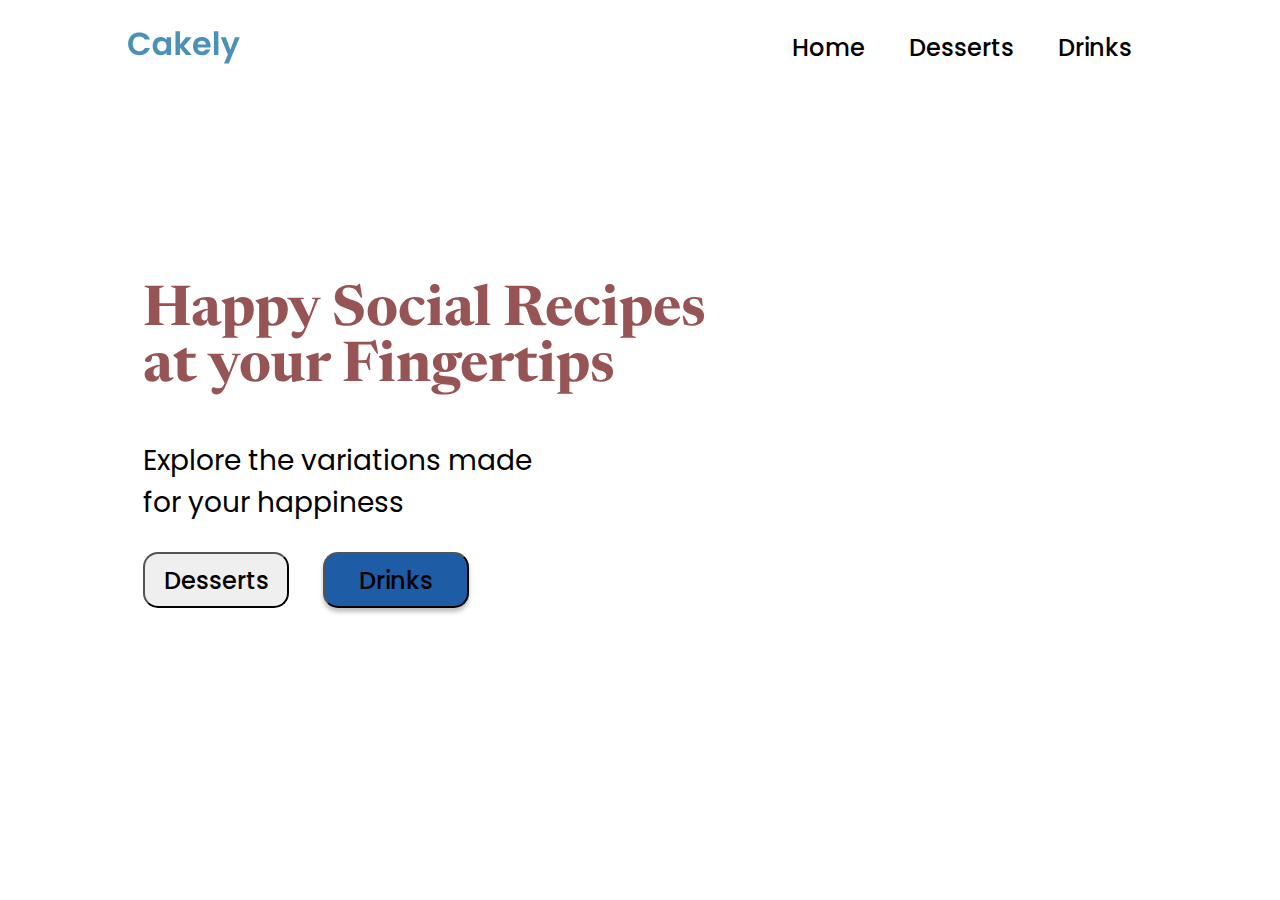
==== index.html @ cc3d19cd "Change home.html to index.html - for later use" ====
<!DOCTYPE html>
<html lang="en">
<head>
    <meta charset="UTF-8">
    <meta http-equiv="X-UA-Compatible" content="IE=edge">
    <meta name="viewport" content="width=device-width, initial-scale=1.0">
    <link rel="stylesheet" href="./style.css">
    <title>Cakely</title>
</head>
<body>
    <header>
        
        <img class="logo" src="images/Cakely.svg" alt="logo">
        <nav>
            <ul class="nav_links">
                <li><a href="#">Home</a></li>
                <li><a href="./desserts.html">Desserts</a></li>
                <li><a href="./drinks.html">Drinks</a></li>
            </ul>
        </nav>
    </header>
    <div class="heading">
        <h1>Happy Social Recipes at your Fingertips</h1>
    </div>
    
    <div class="subheading">
        <p>Explore the variations made for your happiness</p>
    </div>

    <div>
            <button class="hero-btn-1"><a href="./desserts.html">Desserts</a></button>
    </div>
    <div>
        <button class="hero-btn-2"><a href="./drinks.html">Drinks</a></button>
    </div>
</body>
</html>
---- style.css ----
@import url('https://fonts.googleapis.com/css2?family=Newsreader:opsz,wght@6..72,300;6..72,400;6..72,500;6..72,600;6..72,700&family=Poppins:wght@300;400;500;600;700&display=swap');

* {
    box-sizing: border-box;
    margin: 0;
    padding: 0;
}

a {
    color: #000;
}

li, a, button {
    font-family: 'Poppins', sans-serif;
    font-weight: 500;
    font-size: 24px;
    color: 000;
    text-decoration: none;
    /* TODO: Add changes so changes does not affect all anchor tags (buttons)*/
}
header {
    display: flex;
    justify-content: space-between;
    align-items: center;
    padding: 30px 10%;
}

.logo {
    cursor: pointer;
}

.nav_links {
    list-style: none;
}

.nav_links li {
    display: inline-block;
    padding: 0px 20px;
}

.nav_links li a {
    transition: all 0.3s ease 0s;
}

.nav_links li a:hover {
    color: #0088a9;
}

.heading {
    font-family: 'Newsreader', serif;
    font-size: 28px;
    font-weight: 700;
    color: #965454; 
    position: absolute;
    width: 600px;
    height: 128px;
    left: 143px;
    top: 284px;
}

.subheading {
    font-family: 'Poppins', sans-serif;
    font-size: 28px;
    font-weight: 400;
    color: #000;
    position: absolute;
    width: 390px;
    height: 84px;
    left: 143px;
    top: 440px;
    line-height: 42px;
}

.hero-btn-1 {
    
    position: absolute;
width: 146px;
height: 56px;
left: 143px;
top: 552px;
border-radius: 15px;
color: #1E5CA6;
/* TODO: Finish styling both buttons */
}

.hero-btn-2 {
    position: absolute;
    width: 146px;
    height: 56px;
    left: 323px;
    top: 552px;
    background: #1E5CA6;
    box-shadow: 0px 4px 4px rgba(0, 0, 0, 0.25);
    border-radius: 15px;
   color: #fff;

}
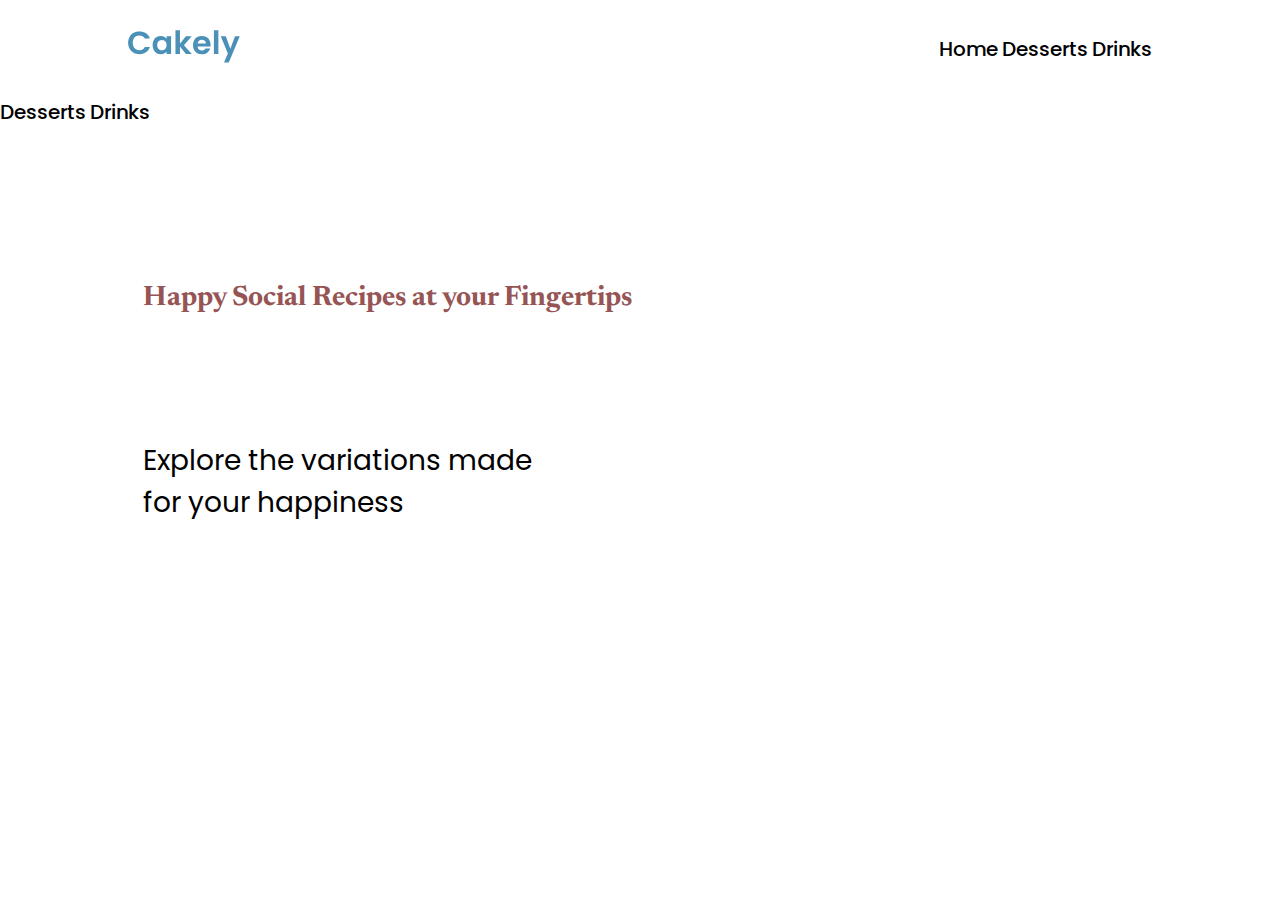
==== commit 14fb21c7: "Begin to fix structure of the page by adding containers" ====
--- a/index.html
+++ b/index.html
@@ -8,30 +8,27 @@
     <title>Cakely</title>
 </head>
 <body>
-    <header>
-        
-        <img class="logo" src="images/Cakely.svg" alt="logo">
-        <nav>
-            <ul class="nav_links">
-                <li><a href="#">Home</a></li>
-                <li><a href="./desserts.html">Desserts</a></li>
-                <li><a href="./drinks.html">Drinks</a></li>
-            </ul>
-        </nav>
-    </header>
-    <div class="heading">
-        <h1>Happy Social Recipes at your Fingertips</h1>
-    </div>
-    
-    <div class="subheading">
-        <p>Explore the variations made for your happiness</p>
-    </div>
-
-    <div>
-            <button class="hero-btn-1"><a href="./desserts.html">Desserts</a></button>
-    </div>
-    <div>
-        <button class="hero-btn-2"><a href="./drinks.html">Drinks</a></button>
-    </div>
-</body>
-</html>+    <div class="container"> 
+        <div class="navbar">
+            <div class="logo">
+                    <img src="images/Cakely.svg" alt="logo">
+                </div>
+                <nav class="menu">
+                    <a href="#">Home</a>
+                    <a href="./desserts.html">Desserts</a>
+                    <a href="./drinks.html">Drinks</a>
+                </nav>
+        </div> 
+        <div class="hero">
+            <div class="hero-info">
+            <h1 class="heading">Happy Social Recipes at your Fingertips</h1>
+            <p class="subheading">Explore the variations made for your happiness</p>
+            <div class="hero-btn"></div>
+                    <a href="./desserts.html" class="cta-1">Desserts</a>
+                    <a href="./drinks.html" class="cta-2">Drinks</a>
+                </div> 
+                </div>
+                </div>
+             </div>
+    </body>
+    </html>--- a/style.css
+++ b/style.css
@@ -13,12 +13,11 @@
 li, a, button {
     font-family: 'Poppins', sans-serif;
     font-weight: 500;
-    font-size: 24px;
-    color: 000;
+    font-size: 20px;
     text-decoration: none;
-    /* TODO: Add changes so changes does not affect all anchor tags (buttons)*/
+    /* TODO: Stye & fix hero layout, buttons etc*/
 }
-header {
+.navbar {
     display: flex;
     justify-content: space-between;
     align-items: center;
@@ -74,12 +73,12 @@
 .hero-btn-1 {
     
     position: absolute;
-width: 146px;
-height: 56px;
-left: 143px;
-top: 552px;
-border-radius: 15px;
-color: #1E5CA6;
+    width: 146px;
+    height: 56px;
+    left: 143px;
+    top: 552px;
+    border-radius: 15px;
+    color: #1E5CA6;
 /* TODO: Finish styling both buttons */
 }
 
@@ -89,9 +88,9 @@
     height: 56px;
     left: 323px;
     top: 552px;
+    color: #fff;
     background: #1E5CA6;
     box-shadow: 0px 4px 4px rgba(0, 0, 0, 0.25);
     border-radius: 15px;
-   color: #fff;
 
 }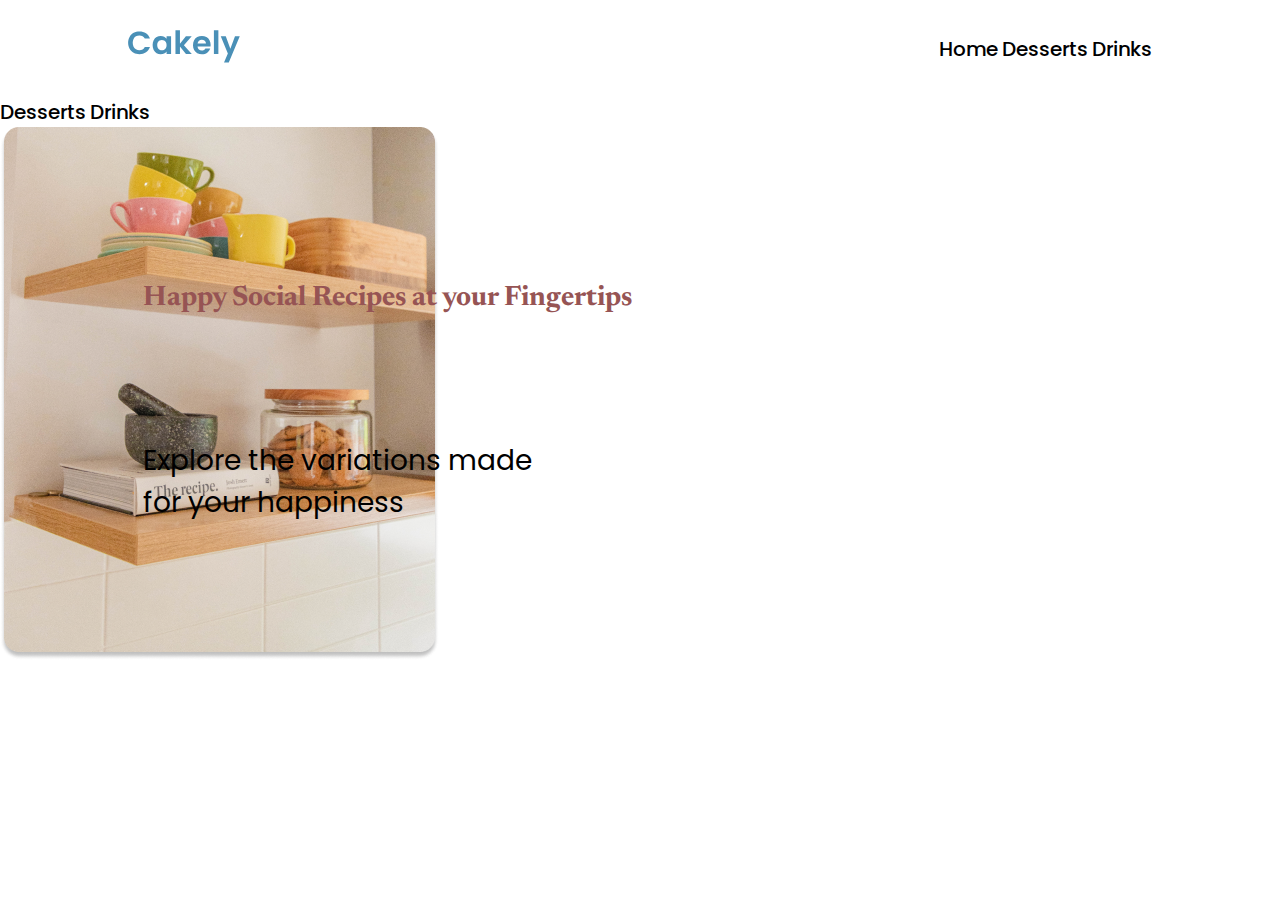
==== commit 641f5d8f: "Comment html navigation" ====
--- a/index.html
+++ b/index.html
@@ -8,7 +8,10 @@
     <title>Cakely</title>
 </head>
 <body>
-    <div class="container"> 
+    <!-- Container starts here-->
+    <div class="container">
+        
+        <!-- Navbar starts here -->
         <div class="navbar">
             <div class="logo">
                     <img src="images/Cakely.svg" alt="logo">
@@ -18,17 +21,25 @@
                     <a href="./desserts.html">Desserts</a>
                     <a href="./drinks.html">Drinks</a>
                 </nav>
-        </div> 
+        </div>
+        <!-- Navbar ends here -->
+
+        <!-- Hero starts here -->
         <div class="hero">
             <div class="hero-info">
             <h1 class="heading">Happy Social Recipes at your Fingertips</h1>
             <p class="subheading">Explore the variations made for your happiness</p>
             <div class="hero-btn"></div>
-                    <a href="./desserts.html" class="cta-1">Desserts</a>
-                    <a href="./drinks.html" class="cta-2">Drinks</a>
+                    <a href="./desserts.html" class="cta-btn-1">Desserts</a>
+                    <a href="./drinks.html" class="cta-btn-2">Drinks</a>
                 </div> 
                 </div>
+                <div class="hero-image">
+                    <img src="./images/recipe-img.png" alt="hero image">
                 </div>
+                </div>
+                <!-- Hero ends here -->
              </div>
+             <!-- Container ends here -->
     </body>
     </html>--- a/style.css
+++ b/style.css
@@ -15,7 +15,7 @@
     font-weight: 500;
     font-size: 20px;
     text-decoration: none;
-    /* TODO: Stye & fix hero layout, buttons etc*/
+    /* TODO: Style & fix hero layout, buttons etc*/
 }
 .navbar {
     display: flex;
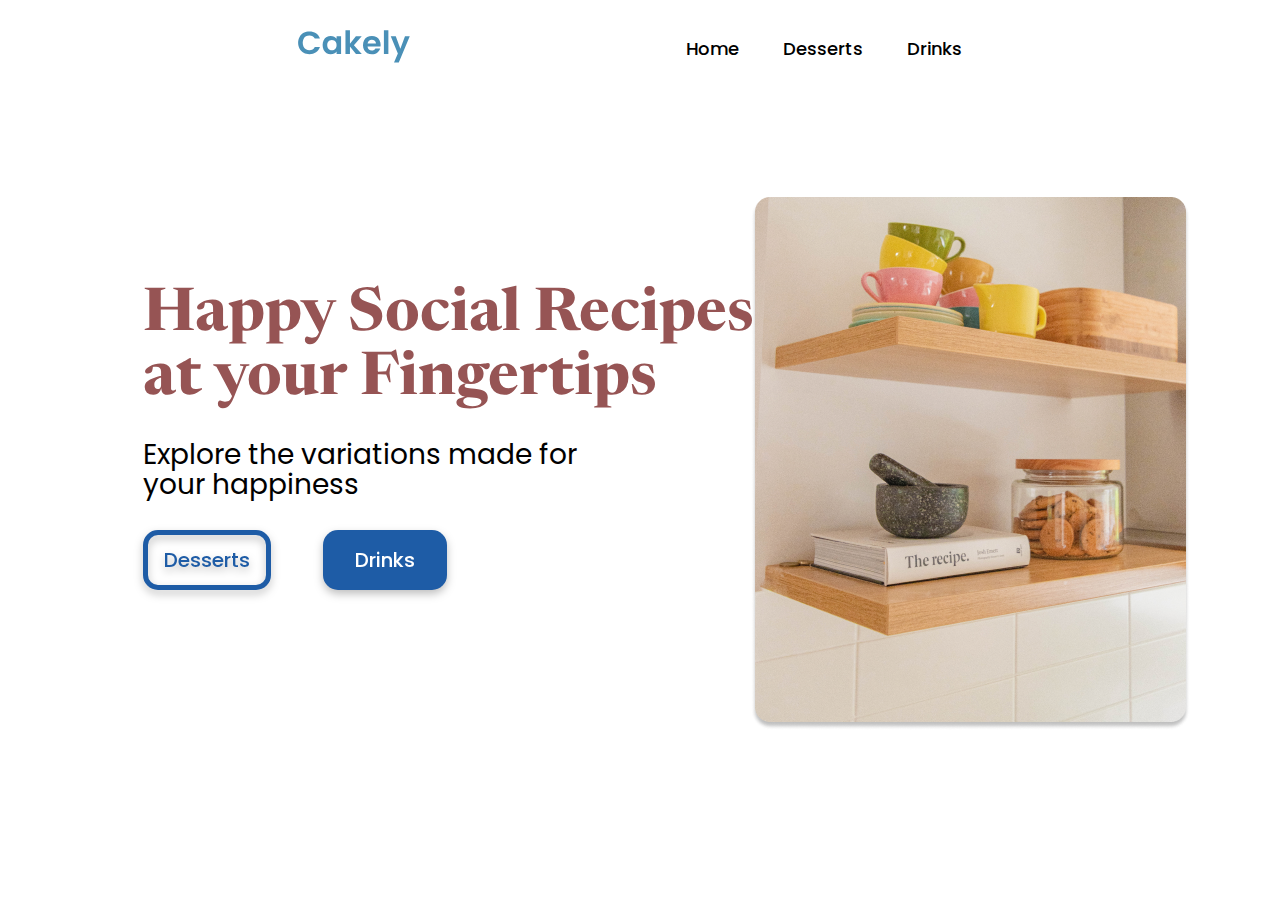
==== commit 745e8b4c: "Link to main pages & add html boilerplate in each main page" ====
--- a/index.html
+++ b/index.html
@@ -13,11 +13,11 @@
         
         <!-- Navbar starts here -->
         <div class="navbar">
-            <div class="logo">
+           <a href="./index.html"> <div class="logo">
                     <img src="images/Cakely.svg" alt="logo">
-                </div>
+                </div> </a>
                 <nav class="menu">
-                    <a href="#">Home</a>
+                    <a href="./index.html">Home</a>
                     <a href="./desserts.html">Desserts</a>
                     <a href="./drinks.html">Drinks</a>
                 </nav>
--- a/style.css
+++ b/style.css
@@ -1,96 +1,126 @@
 @import url('https://fonts.googleapis.com/css2?family=Newsreader:opsz,wght@6..72,300;6..72,400;6..72,500;6..72,600;6..72,700&family=Poppins:wght@300;400;500;600;700&display=swap');
 
+/* Google Font
+    font-family: 'Poppins', sans serif;
+    font-family: 'Newsreader', serif;
+*/
 * {
     box-sizing: border-box;
     margin: 0;
     padding: 0;
+    text-decoration: none;
 }
 
-a {
-    color: #000;
+.container{
+    margin: 0 auto;
+    max-width: 1140px;
 }
 
-li, a, button {
-    font-family: 'Poppins', sans-serif;
-    font-weight: 500;
-    font-size: 20px;
-    text-decoration: none;
-    /* TODO: Style & fix hero layout, buttons etc*/
-}
 .navbar {
     display: flex;
     justify-content: space-between;
     align-items: center;
-    padding: 30px 10%;
+    padding: 30px 20%;
+    margin-bottom: 100px;
 }
 
+.menu a {
+    color: #000;
+    display: inline-block;
+    padding: 0px 20px;
+    transition: all 0.3s ease 0s;
+    font-family: 'Poppins', serif;
+    font-size: 18px;
+    font-weight: 500;
+}
+
+.menu a:hover {
+    color: #0088a9;
+}
 .logo {
     cursor: pointer;
 }
 
-.nav_links {
-    list-style: none;
+.heading {
+position: absolute;
+width: 670px;
+height: 128px;
+left: 143px;
+top: 284px;
+font-family: 'Newsreader', serif;
+font-style: normal;
+font-weight: 700;
+font-size: 60px;
+line-height: 64px;
+color: #965454;
+}
+.subheading {
+    position: absolute;
+width: 446px;
+height: 84px;
+left: 143px;
+top: 440px;
+
+font-family: 'Poppins';
+font-style: normal;
+font-weight: 400;
+font-size: 28px;
+line-height: 30px;
+color: #000000;
 }
 
-.nav_links li {
-    display: inline-block;
-    padding: 0px 20px;
+.cta-btn-1 {
+  border: none;
+  color: white;
+  padding: 10px 16px;
+  text-align: center;
+  text-decoration: none;
+  display: inline-block;
+  border: 5px solid #1E5CA6;
+  filter: drop-shadow(0px 4px 4px rgba(0, 0, 0, 0.25)); 
+  border-radius: 15px;
+  font-family: "Poppins", sans-serif;
+  font-size: 20px;
+  color: #1E5CA6;
+  font-weight: 500;
+  /* Button 1 Position */
+  box-sizing: border-box;
+  position: absolute;
+  left: 143px;
+  top: 530px;
 }
 
-.nav_links li a {
-    transition: all 0.3s ease 0s;
+.cta-btn-1:hover {
+    color: #abc2dd;
+    border: 5px solid #4385d4;  
 }
 
-.nav_links li a:hover {
-    color: #0088a9;
+.cta-btn-2 {
+    border: none;
+    color: white;
+    padding: 15px 32px;
+    text-align: center;
+    text-decoration: none;
+    display: inline-block;
+    filter: drop-shadow(0px 4px 4px rgba(0, 0, 0, 0.25)); 
+    border-radius: 15px;
+    font-family: "Poppins", sans-serif;
+    font-size: 20px;
+    color: #fff;
+    font-weight: 500;
+    background-color: #1E5CA6;
+    /* Button 2 Position */
+    box-sizing: border-box;
+    position: absolute;
+    left: 323px;
+    top: 530px;
 }
 
-.heading {
-    font-family: 'Newsreader', serif;
-    font-size: 28px;
-    font-weight: 700;
-    color: #965454; 
-    position: absolute;
-    width: 600px;
-    height: 128px;
-    left: 143px;
-    top: 284px;
+.cta-btn-2:hover {
+    background-color: #4385d4;
 }
 
-.subheading {
-    font-family: 'Poppins', sans-serif;
-    font-size: 28px;
-    font-weight: 400;
-    color: #000;
-    position: absolute;
-    width: 390px;
-    height: 84px;
-    left: 143px;
-    top: 440px;
-    line-height: 42px;
-}
-
-.hero-btn-1 {
-    
-    position: absolute;
-    width: 146px;
-    height: 56px;
-    left: 143px;
-    top: 552px;
-    border-radius: 15px;
-    color: #1E5CA6;
-/* TODO: Finish styling both buttons */
-}
-
-.hero-btn-2 {
-    position: absolute;
-    width: 146px;
-    height: 56px;
-    left: 323px;
-    top: 552px;
-    color: #fff;
-    background: #1E5CA6;
-    box-shadow: 0px 4px 4px rgba(0, 0, 0, 0.25);
-    border-radius: 15px;
-
+.hero-image {
+    float: right;
+    padding: 0 20px 20px 0;
 }